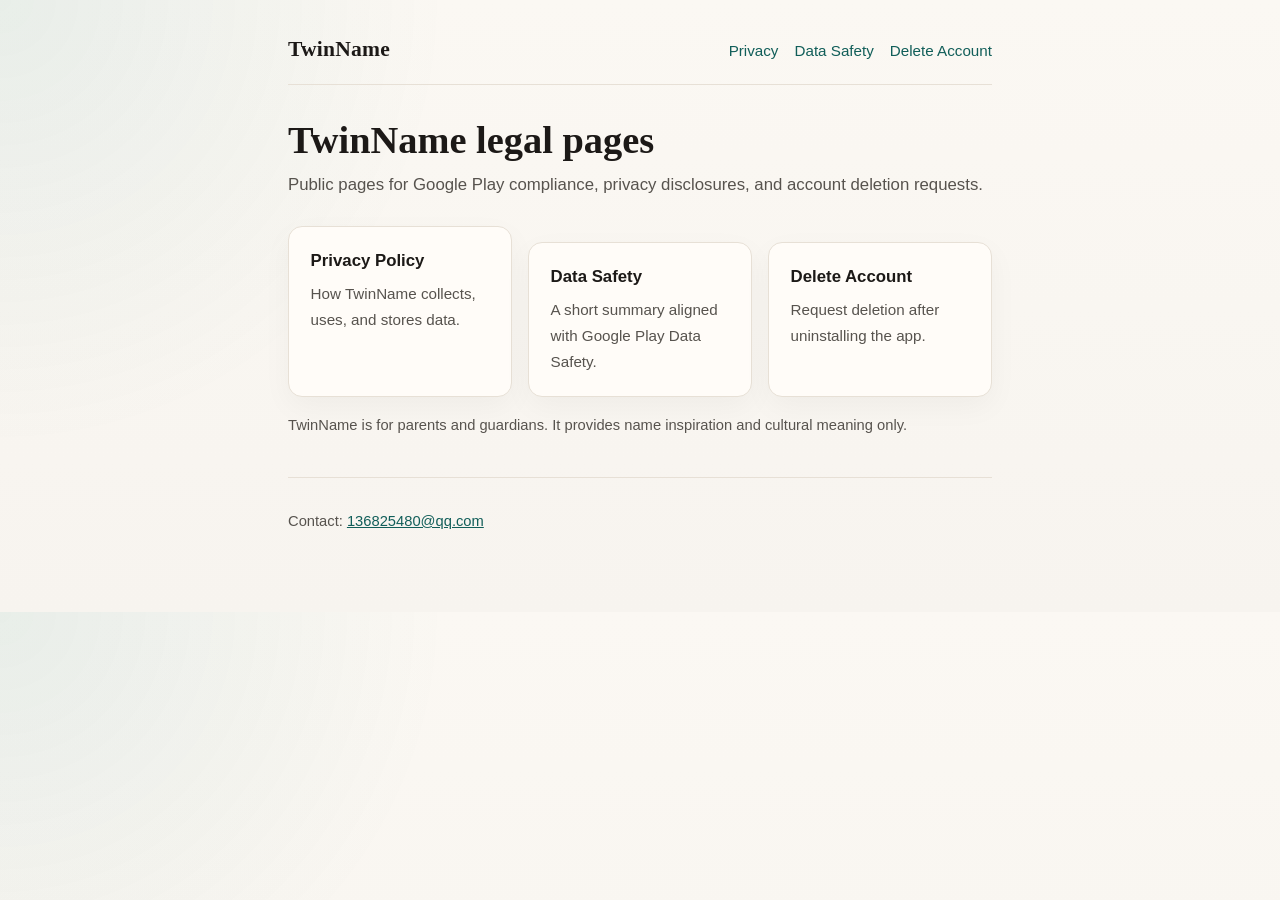
==== index.html @ 8caa8a8e "第一次提交" ====
<!DOCTYPE html>
<html lang="en">
<head>
  <meta charset="utf-8">
  <meta name="viewport" content="width=device-width, initial-scale=1">
  <title>TwinName Legal</title>
  <meta name="description" content="Privacy Policy, Data Safety, and account deletion pages for TwinName.">
  <link rel="stylesheet" href="./styles.css">
</head>
<body>
  <div class="wrap">
    <header class="site-header">
      <a class="brand" href="./">TwinName</a>
      <nav class="nav" aria-label="Legal pages">
        <a href="./privacy/">Privacy</a>
        <a href="./data-safety/">Data Safety</a>
        <a href="./delete-account/">Delete Account</a>
      </nav>
    </header>

    <section class="hero">
      <h1>TwinName legal pages</h1>
      <p class="lede">Public pages for Google Play compliance, privacy disclosures, and account deletion requests.</p>
    </section>

    <div class="grid home">
      <a class="card" href="./privacy/">
        <strong>Privacy Policy</strong>
        <span>How TwinName collects, uses, and stores data.</span>
      </a>
      <a class="card" href="./data-safety/">
        <strong>Data Safety</strong>
        <span>A short summary aligned with Google Play Data Safety.</span>
      </a>
      <a class="card" href="./delete-account/">
        <strong>Delete Account</strong>
        <span>Request deletion after uninstalling the app.</span>
      </a>
    </div>

    <p class="meta">TwinName is for parents and guardians. It provides name inspiration and cultural meaning only.</p>

    <footer class="site-footer">
      <p>Contact: <a href="mailto:136825480@qq.com">136825480@qq.com</a></p>
    </footer>
  </div>
</body>
</html>
---- styles.css ----
:root {
  --bg: #f7f4ef;
  --ink: #1c1917;
  --muted: #57534e;
  --line: #e7e0d6;
  --card: #fffcf8;
  --accent: #0f766e;
  --accent-dark: #115e59;
  --danger: #9f1239;
  --radius: 14px;
  --max: 44rem;
  --font-sans: "Segoe UI", "Helvetica Neue", Arial, sans-serif;
  --font-display: Georgia, "Times New Roman", serif;
}

* {
  box-sizing: border-box;
}

html {
  scroll-behavior: smooth;
}

body {
  margin: 0;
  color: var(--ink);
  background:
    radial-gradient(circle at top left, rgba(15, 118, 110, 0.08), transparent 28rem),
    linear-gradient(180deg, #fbf8f3 0%, var(--bg) 100%);
  font-family: var(--font-sans);
  line-height: 1.65;
}

a {
  color: var(--accent-dark);
}

a:hover {
  color: var(--accent);
}

.wrap {
  width: min(100% - 2rem, var(--max));
  margin: 0 auto;
  padding: 2rem 0 4rem;
}

.site-header {
  display: flex;
  flex-wrap: wrap;
  gap: 0.75rem 1.25rem;
  align-items: baseline;
  justify-content: space-between;
  margin-bottom: 2rem;
  padding-bottom: 1rem;
  border-bottom: 1px solid var(--line);
}

.brand {
  font-family: var(--font-display);
  font-size: 1.35rem;
  font-weight: 700;
  letter-spacing: 0.01em;
  text-decoration: none;
  color: var(--ink);
}

.nav {
  display: flex;
  flex-wrap: wrap;
  gap: 0.85rem 1rem;
  font-size: 0.95rem;
}

.nav a {
  text-decoration: none;
}

.hero {
  margin: 0 0 1.75rem;
}

.hero h1 {
  margin: 0 0 0.5rem;
  font-family: var(--font-display);
  font-size: clamp(1.8rem, 4vw, 2.4rem);
  line-height: 1.2;
}

.hero p,
.lede {
  margin: 0;
  color: var(--muted);
  font-size: 1.05rem;
}

.card {
  background: var(--card);
  border: 1px solid var(--line);
  border-radius: var(--radius);
  padding: 1.25rem 1.35rem;
  box-shadow: 0 10px 30px rgba(28, 25, 23, 0.04);
}

.card + .card {
  margin-top: 1rem;
}

.card h2 {
  margin: 0 0 0.65rem;
  font-size: 1.15rem;
}

.card p:last-child,
.card ul:last-child {
  margin-bottom: 0;
}

ul {
  padding-left: 1.2rem;
}

li + li {
  margin-top: 0.35rem;
}

.meta {
  margin: 1rem 0 0;
  color: var(--muted);
  font-size: 0.92rem;
}

.site-footer {
  margin-top: 2.5rem;
  padding-top: 1rem;
  border-top: 1px solid var(--line);
  color: var(--muted);
  font-size: 0.92rem;
}

.grid {
  display: grid;
  gap: 1rem;
}

@media (min-width: 720px) {
  .grid.home {
    grid-template-columns: repeat(3, 1fr);
  }
}

.grid a.card {
  text-decoration: none;
  color: inherit;
  transition: transform 0.15s ease, border-color 0.15s ease;
}

.grid a.card:hover {
  transform: translateY(-2px);
  border-color: #cbd5d1;
}

.grid a.card strong {
  display: block;
  margin-bottom: 0.35rem;
  font-size: 1.05rem;
}

.grid a.card span {
  color: var(--muted);
  font-size: 0.95rem;
}

label {
  display: block;
  margin: 0 0 0.35rem;
  font-weight: 600;
  font-size: 0.95rem;
}

.field {
  margin-bottom: 1rem;
}

input,
textarea {
  width: 100%;
  border: 1px solid #d6d3d1;
  border-radius: 10px;
  padding: 0.75rem 0.85rem;
  font: inherit;
  background: #fff;
}

input:focus,
textarea:focus {
  outline: 2px solid rgba(15, 118, 110, 0.35);
  border-color: var(--accent);
}

.hint {
  margin: 0.35rem 0 0;
  color: var(--muted);
  font-size: 0.88rem;
}

.actions {
  display: flex;
  flex-wrap: wrap;
  gap: 0.75rem;
  margin-top: 1.25rem;
}

button,
.button {
  appearance: none;
  border: 0;
  border-radius: 999px;
  padding: 0.8rem 1.2rem;
  background: var(--accent);
  color: #fff;
  font: inherit;
  font-weight: 600;
  cursor: pointer;
  text-decoration: none;
}

button:hover,
.button:hover {
  background: var(--accent-dark);
}

.button.secondary {
  background: transparent;
  color: var(--accent-dark);
  border: 1px solid #99b4af;
}

.notice {
  border-left: 4px solid var(--accent);
  background: rgba(15, 118, 110, 0.06);
  padding: 0.9rem 1rem;
  border-radius: 0 12px 12px 0;
  margin: 1rem 0;
}

.notice.warning {
  border-left-color: var(--danger);
  background: rgba(159, 18, 57, 0.06);
}

.disclaimer {
  font-size: 0.95rem;
  color: var(--muted);
}
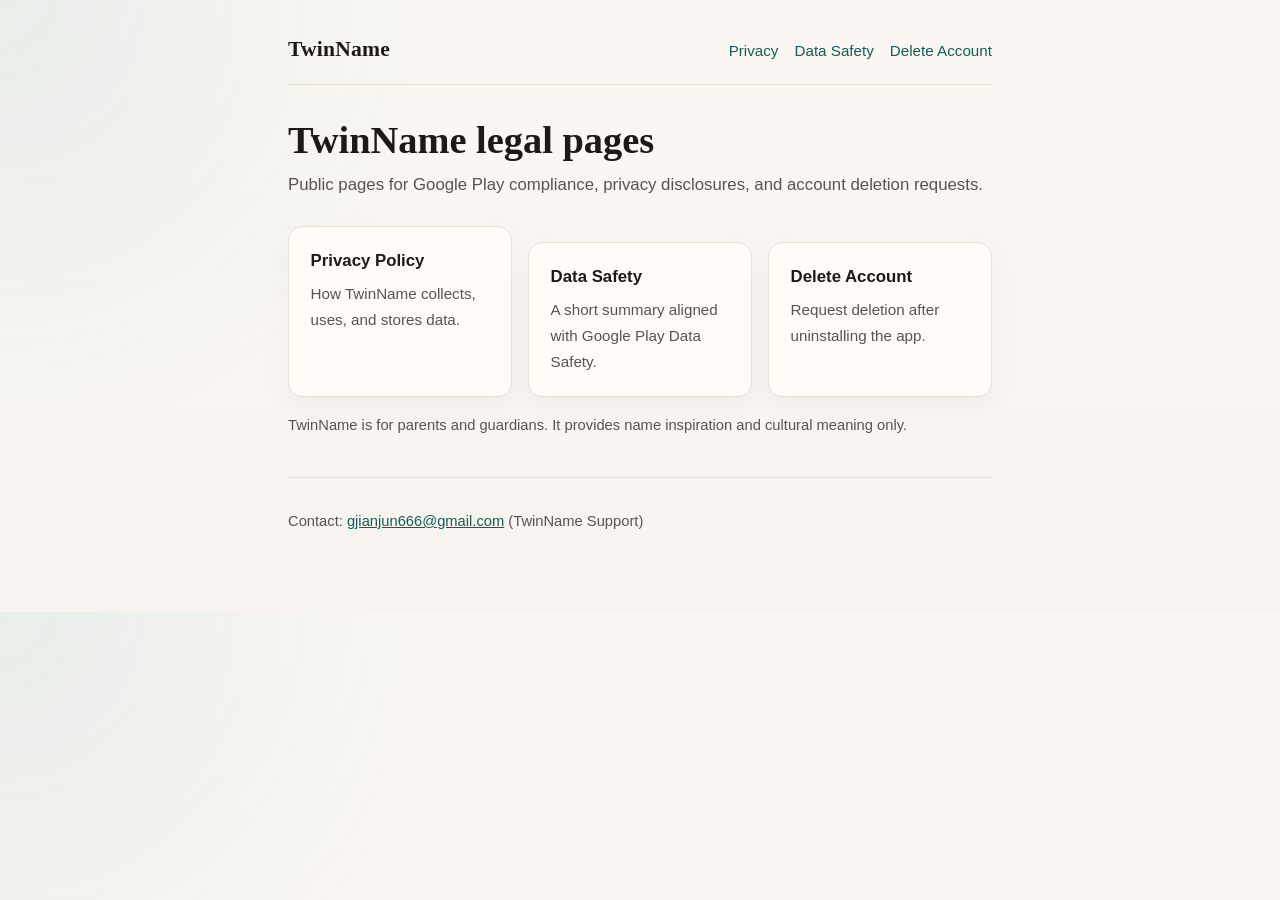
==== commit 22d1af7e: "feat: 修改" ====
--- a/index.html
+++ b/index.html
@@ -41,7 +41,7 @@
     <p class="meta">TwinName is for parents and guardians. It provides name inspiration and cultural meaning only.</p>
 
     <footer class="site-footer">
-      <p>Contact: <a href="mailto:136825480@qq.com">136825480@qq.com</a></p>
+      <p>Contact: <a href="mailto:gjianjun666@gmail.com">gjianjun666@gmail.com</a> (TwinName Support)</p>
     </footer>
   </div>
 </body>
